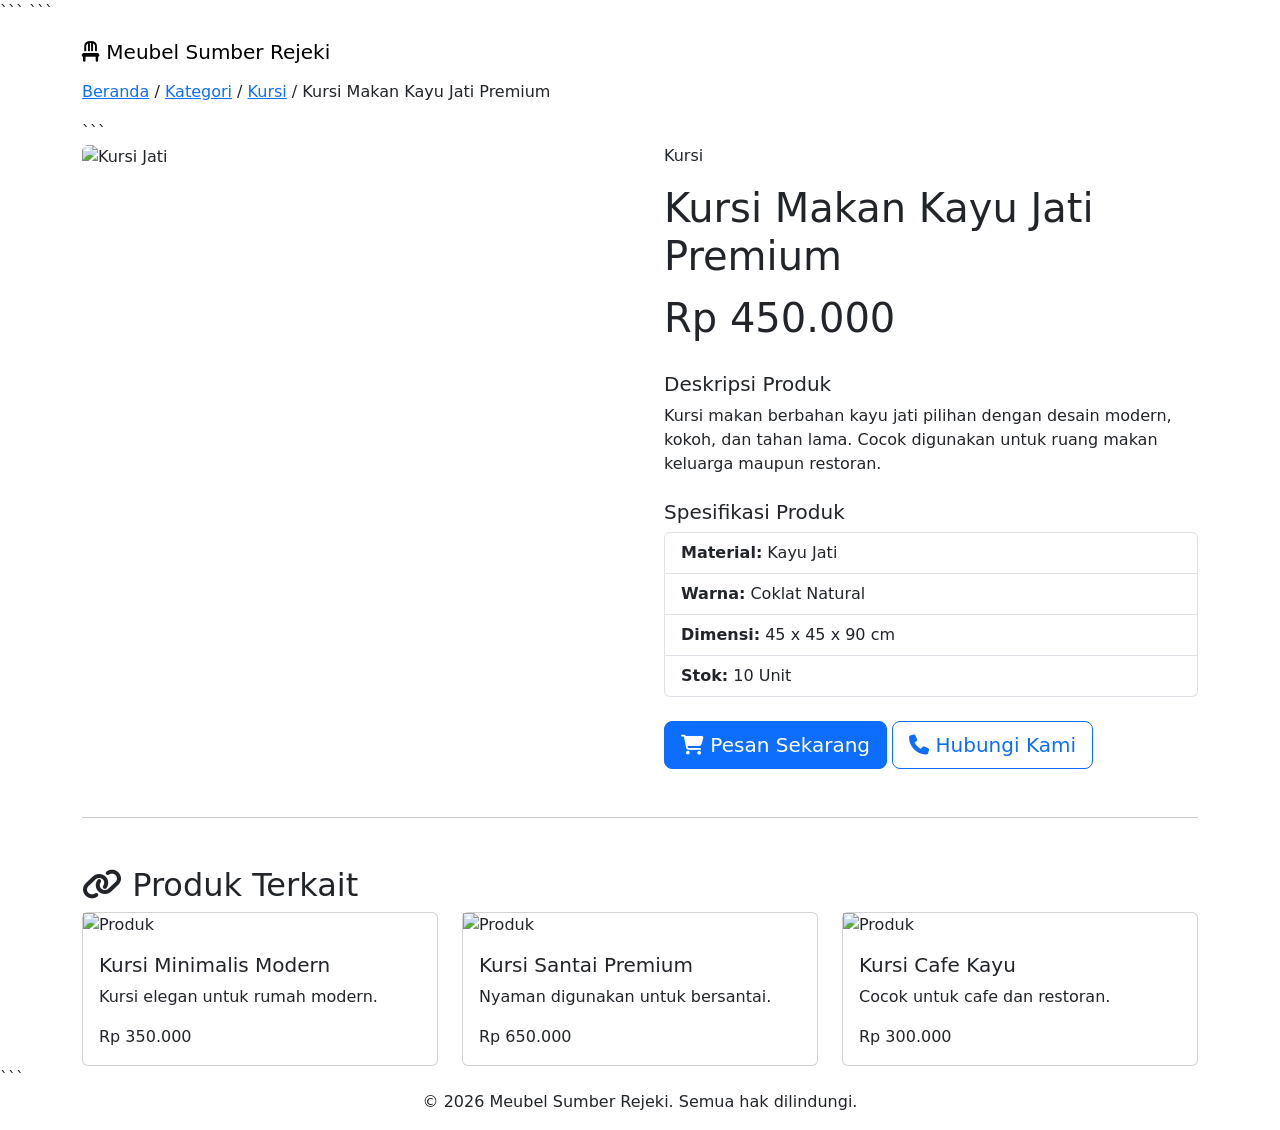
==== produk/produk.html @ 735f4b8a "Add files via upload" ====
<!DOCTYPE html>

<html lang="id">
<head>
    <meta charset="UTF-8">
    <meta name="viewport" content="width=device-width, initial-scale=1.0">
    <title>Kursi Makan Kayu Jati Premium - Meubel Sumber Rejeki</title>

```
<link href="https://cdn.jsdelivr.net/npm/bootstrap@5.3.0/dist/css/bootstrap.min.css" rel="stylesheet">
<link rel="stylesheet" href="https://cdnjs.cloudflare.com/ajax/libs/font-awesome/6.4.0/css/all.min.css">
<link rel="stylesheet" href="asset/css/style.css">
```

</head>
<body>

<nav class="navbar navbar-expand-lg navbar-light">
    <div class="container">
        <a class="navbar-brand" href="index.html">
            <i class="fas fa-chair"></i> Meubel Sumber Rejeki
        </a>
    </div>
</nav>

<div class="breadcrumb">
    <div class="container">
        <nav>
            <a href="index.html">Beranda</a> /
            <a href="kategori/kategori.html">Kategori</a> /
            <a href="kategori/kategori-detail.html">Kursi</a> /
            <span>Kursi Makan Kayu Jati Premium</span>
        </nav>
    </div>
</div>

<section>
    <div class="container">

```
    <div class="row g-5">

        <div class="col-lg-6">
            <img src="asset/images/kursi-jati.jpg"
                 alt="Kursi Jati"
                 class="img-fluid rounded"
                 style="width:100%; max-height:600px; object-fit:cover;">
        </div>

        <div class="col-lg-6">

            <div class="mb-3">
                <span class="category-badge">Kursi</span>

                <span class="badge ms-2">
                    <i class="fas fa-star"></i>
                    Produk Unggulan
                </span>
            </div>

            <h1 style="color: var(--primary);">
                Kursi Makan Kayu Jati Premium
            </h1>

            <div class="product-price mb-4" style="font-size:2.5rem;">
                Rp 450.000
            </div>

            <h5>Deskripsi Produk</h5>

            <p>
                Kursi makan berbahan kayu jati pilihan dengan desain
                modern, kokoh, dan tahan lama. Cocok digunakan untuk
                ruang makan keluarga maupun restoran.
            </p>

            <h5 class="mt-4">Spesifikasi Produk</h5>

            <ul class="list-group mb-4">
                <li class="list-group-item">
                    <strong>Material:</strong> Kayu Jati
                </li>

                <li class="list-group-item">
                    <strong>Warna:</strong> Coklat Natural
                </li>

                <li class="list-group-item">
                    <strong>Dimensi:</strong> 45 x 45 x 90 cm
                </li>

                <li class="list-group-item">
                    <strong>Stok:</strong> 10 Unit
                </li>
            </ul>

            <button class="btn btn-primary btn-lg">
                <i class="fas fa-shopping-cart"></i>
                Pesan Sekarang
            </button>

            <button class="btn btn-outline-primary btn-lg">
                <i class="fas fa-phone"></i>
                Hubungi Kami
            </button>

        </div>

    </div>

    <hr class="my-5">

    <h2>
        <i class="fas fa-link"></i>
        Produk Terkait
    </h2>

    <div class="row g-4">

        <div class="col-md-4">
            <div class="card">

                <img src="asset/images/kursi.jpg"
                     alt="Produk">

                <div class="card-body">

                    <h5 class="card-title">
                        Kursi Minimalis Modern
                    </h5>

                    <p class="card-text">
                        Kursi elegan untuk rumah modern.
                    </p>

                    <span class="product-price">
                        Rp 350.000
                    </span>

                </div>

            </div>
        </div>

        <div class="col-md-4">
            <div class="card">

                <img src="asset/images/kursi-jati.jpg"
                     alt="Produk">

                <div class="card-body">

                    <h5 class="card-title">
                        Kursi Santai Premium
                    </h5>

                    <p class="card-text">
                        Nyaman digunakan untuk bersantai.
                    </p>

                    <span class="product-price">
                        Rp 650.000
                    </span>

                </div>

            </div>
        </div>

        <div class="col-md-4">
            <div class="card">

                <img src="asset/images/kursi.jpg"
                     alt="Produk">

                <div class="card-body">

                    <h5 class="card-title">
                        Kursi Cafe Kayu
                    </h5>

                    <p class="card-text">
                        Cocok untuk cafe dan restoran.
                    </p>

                    <span class="product-price">
                        Rp 300.000
                    </span>

                </div>

            </div>
        </div>

    </div>

</div>
```

</section>

<footer>
    <div class="container text-center">
        <p>&copy; 2026 Meubel Sumber Rejeki. Semua hak dilindungi.</p>
    </div>
</footer>

<script src="https://cdn.jsdelivr.net/npm/bootstrap@5.3.0/dist/js/bootstrap.bundle.min.js"></script>

</body>
</html>
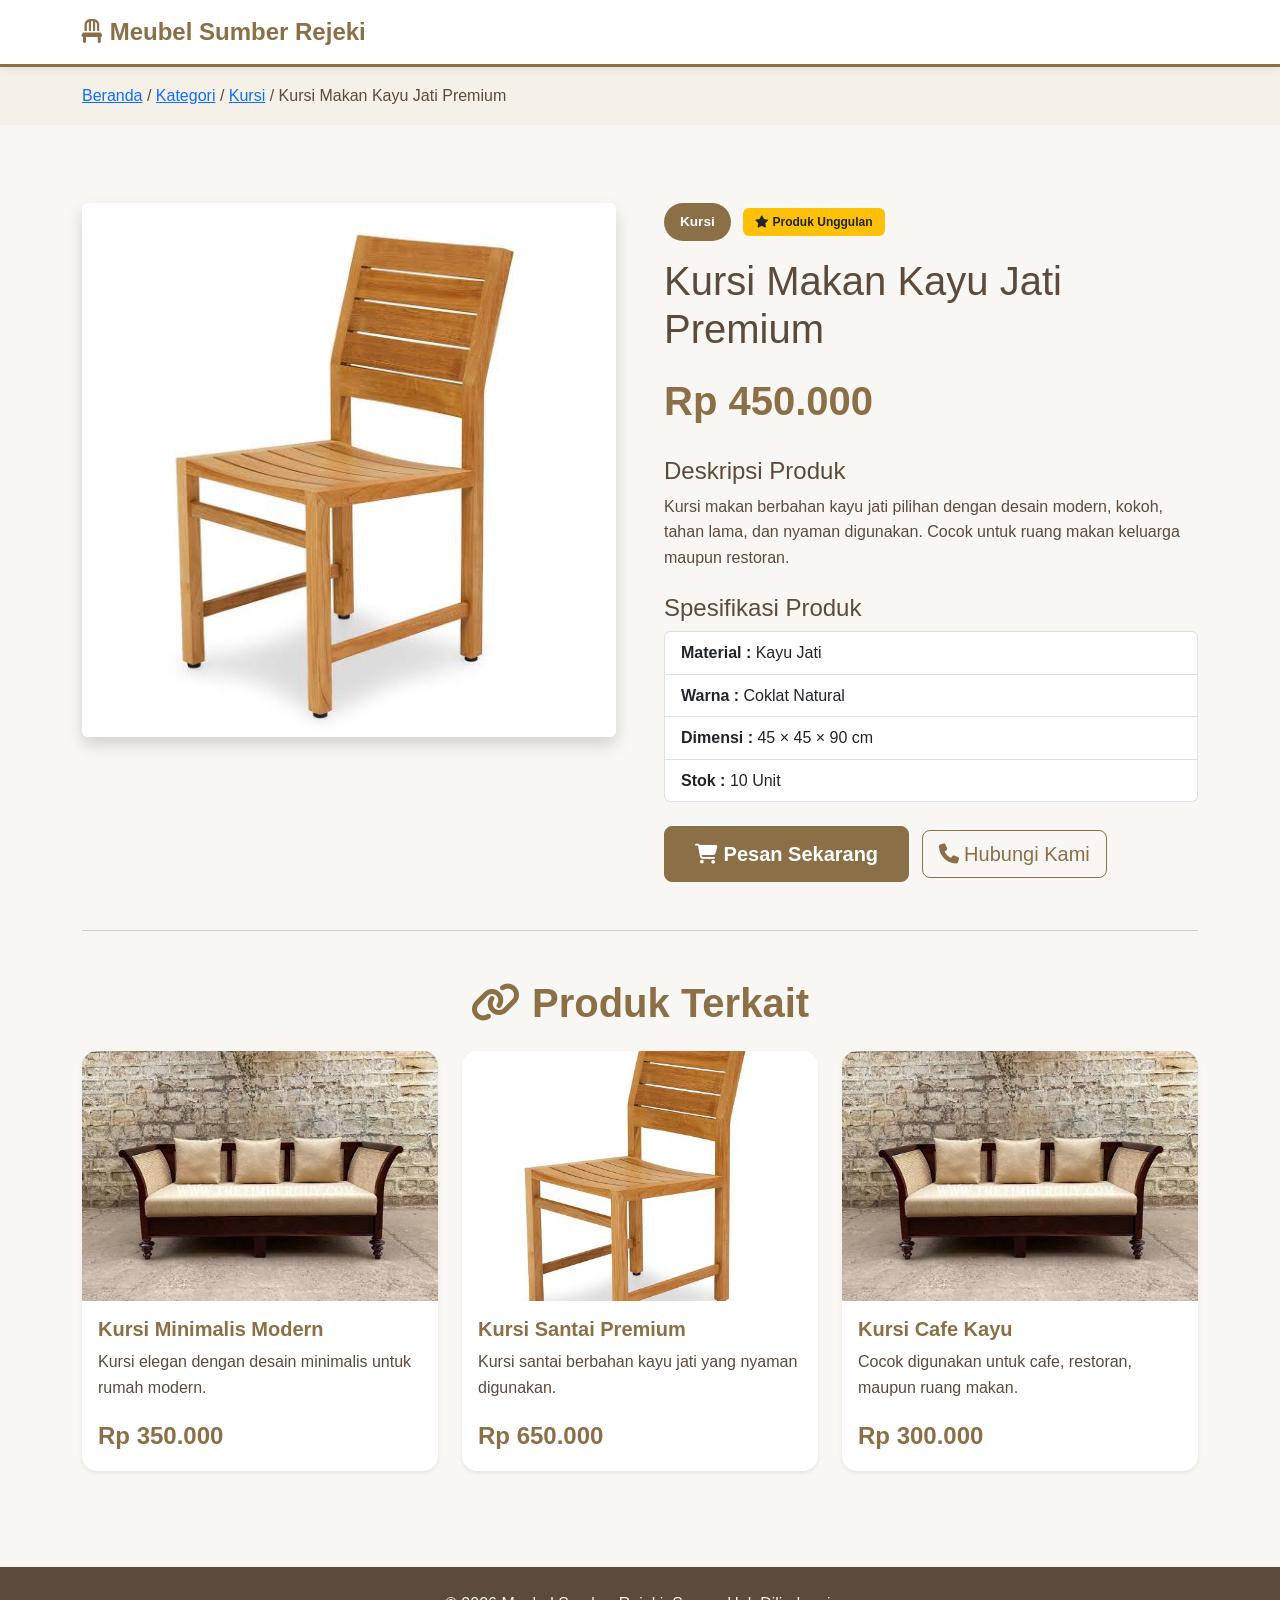
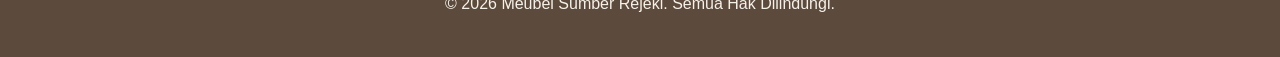
==== commit 8adcb6ae: "Update produk.html" ====
--- a/produk/produk.html
+++ b/produk/produk.html
@@ -1,211 +1,223 @@
 <!DOCTYPE html>
-
 <html lang="id">
 <head>
     <meta charset="UTF-8">
     <meta name="viewport" content="width=device-width, initial-scale=1.0">
     <title>Kursi Makan Kayu Jati Premium - Meubel Sumber Rejeki</title>
 
-```
-<link href="https://cdn.jsdelivr.net/npm/bootstrap@5.3.0/dist/css/bootstrap.min.css" rel="stylesheet">
-<link rel="stylesheet" href="https://cdnjs.cloudflare.com/ajax/libs/font-awesome/6.4.0/css/all.min.css">
-<link rel="stylesheet" href="asset/css/style.css">
-```
-
+    <link href="https://cdn.jsdelivr.net/npm/bootstrap@5.3.0/dist/css/bootstrap.min.css" rel="stylesheet">
+    <link rel="stylesheet" href="https://cdnjs.cloudflare.com/ajax/libs/font-awesome/6.4.0/css/all.min.css">
+    <link rel="stylesheet" href="../asset/css/style.css">
 </head>
+
 <body>
 
-<nav class="navbar navbar-expand-lg navbar-light">
-    <div class="container">
-        <a class="navbar-brand" href="index.html">
-            <i class="fas fa-chair"></i> Meubel Sumber Rejeki
-        </a>
+    <!-- Navbar -->
+    <nav class="navbar navbar-expand-lg navbar-light">
+        <div class="container">
+            <a class="navbar-brand" href="../index.html">
+                <i class="fas fa-chair"></i> Meubel Sumber Rejeki
+            </a>
+        </div>
+    </nav>
+
+    <!-- Breadcrumb -->
+    <div class="breadcrumb py-3">
+        <div class="container">
+            <nav>
+                <a href="../index.html">Beranda</a> /
+                <a href="../kategori/kategori.html">Kategori</a> /
+                <a href="../kategori/kategori_detail.html">Kursi</a> /
+                <span>Kursi Makan Kayu Jati Premium</span>
+            </nav>
+        </div>
     </div>
-</nav>
-
-<div class="breadcrumb">
-    <div class="container">
-        <nav>
-            <a href="index.html">Beranda</a> /
-            <a href="kategori/kategori.html">Kategori</a> /
-            <a href="kategori/kategori-detail.html">Kursi</a> /
-            <span>Kursi Makan Kayu Jati Premium</span>
-        </nav>
-    </div>
-</div>
-
-<section>
-    <div class="container">
-
-```
-    <div class="row g-5">
-
-        <div class="col-lg-6">
-            <img src="asset/images/kursi-jati.jpg"
-                 alt="Kursi Jati"
-                 class="img-fluid rounded"
-                 style="width:100%; max-height:600px; object-fit:cover;">
-        </div>
-
-        <div class="col-lg-6">
-
-            <div class="mb-3">
-                <span class="category-badge">Kursi</span>
-
-                <span class="badge ms-2">
-                    <i class="fas fa-star"></i>
-                    Produk Unggulan
-                </span>
+
+    <!-- Detail Produk -->
+    <section class="py-5">
+        <div class="container">
+
+            <div class="row g-5">
+
+                <!-- Gambar Produk -->
+                <div class="col-lg-6">
+                    <img src="../asset/images/kursi-jati.jpg"
+                        alt="Kursi Jati"
+                        class="img-fluid rounded shadow"
+                        style="width:100%; max-height:600px; object-fit:cover;">
+                </div>
+
+                <!-- Informasi Produk -->
+                <div class="col-lg-6">
+
+                    <div class="mb-3">
+                        <span class="category-badge">Kursi</span>
+
+                        <span class="badge bg-warning text-dark ms-2">
+                            <i class="fas fa-star"></i>
+                            Produk Unggulan
+                        </span>
+                    </div>
+
+                    <h1 class="mb-3">
+                        Kursi Makan Kayu Jati Premium
+                    </h1>
+
+                    <div class="product-price mb-4" style="font-size:2.5rem;">
+                        Rp 450.000
+                    </div>
+
+                    <h4>Deskripsi Produk</h4>
+
+                    <p>
+                        Kursi makan berbahan kayu jati pilihan dengan desain modern,
+                        kokoh, tahan lama, dan nyaman digunakan. Cocok untuk ruang
+                        makan keluarga maupun restoran.
+                    </p>
+
+                    <h4 class="mt-4">Spesifikasi Produk</h4>
+
+                    <ul class="list-group mb-4">
+
+                        <li class="list-group-item">
+                            <strong>Material :</strong> Kayu Jati
+                        </li>
+
+                        <li class="list-group-item">
+                            <strong>Warna :</strong> Coklat Natural
+                        </li>
+
+                        <li class="list-group-item">
+                            <strong>Dimensi :</strong> 45 × 45 × 90 cm
+                        </li>
+
+                        <li class="list-group-item">
+                            <strong>Stok :</strong> 10 Unit
+                        </li>
+
+                    </ul>
+
+                    <button class="btn btn-primary btn-lg me-2">
+                        <i class="fas fa-shopping-cart"></i>
+                        Pesan Sekarang
+                    </button>
+
+                    <button class="btn btn-outline-primary btn-lg">
+                        <i class="fas fa-phone"></i>
+                        Hubungi Kami
+                    </button>
+
+                </div>
+
             </div>
 
-            <h1 style="color: var(--primary);">
-                Kursi Makan Kayu Jati Premium
-            </h1>
-
-            <div class="product-price mb-4" style="font-size:2.5rem;">
-                Rp 450.000
+            <hr class="my-5">
+
+            <!-- Produk Terkait -->
+            <h2 class="mb-4">
+                <i class="fas fa-link"></i>
+                Produk Terkait
+            </h2>
+
+            <div class="row g-4">
+
+                <div class="col-md-4">
+
+                    <div class="card h-100 shadow-sm">
+
+                        <img src="../asset/images/kursi.jpg"
+                            class="card-img-top"
+                            alt="Kursi Minimalis">
+
+                        <div class="card-body">
+
+                            <h5 class="card-title">
+                                Kursi Minimalis Modern
+                            </h5>
+
+                            <p class="card-text">
+                                Kursi elegan dengan desain minimalis untuk rumah modern.
+                            </p>
+
+                            <span class="product-price">
+                                Rp 350.000
+                            </span>
+
+                        </div>
+
+                    </div>
+
+                </div>
+
+                <div class="col-md-4">
+
+                    <div class="card h-100 shadow-sm">
+
+                        <img src="../asset/images/kursi-jati.jpg"
+                            class="card-img-top"
+                            alt="Kursi Santai">
+
+                        <div class="card-body">
+
+                            <h5 class="card-title">
+                                Kursi Santai Premium
+                            </h5>
+
+                            <p class="card-text">
+                                Kursi santai berbahan kayu jati yang nyaman digunakan.
+                            </p>
+
+                            <span class="product-price">
+                                Rp 650.000
+                            </span>
+
+                        </div>
+
+                    </div>
+
+                </div>
+
+                <div class="col-md-4">
+
+                    <div class="card h-100 shadow-sm">
+
+                        <img src="../asset/images/kursi.jpg"
+                            class="card-img-top"
+                            alt="Kursi Cafe">
+
+                        <div class="card-body">
+
+                            <h5 class="card-title">
+                                Kursi Cafe Kayu
+                            </h5>
+
+                            <p class="card-text">
+                                Cocok digunakan untuk cafe, restoran, maupun ruang makan.
+                            </p>
+
+                            <span class="product-price">
+                                Rp 300.000
+                            </span>
+
+                        </div>
+
+                    </div>
+
+                </div>
+
             </div>
 
-            <h5>Deskripsi Produk</h5>
-
-            <p>
-                Kursi makan berbahan kayu jati pilihan dengan desain
-                modern, kokoh, dan tahan lama. Cocok digunakan untuk
-                ruang makan keluarga maupun restoran.
-            </p>
-
-            <h5 class="mt-4">Spesifikasi Produk</h5>
-
-            <ul class="list-group mb-4">
-                <li class="list-group-item">
-                    <strong>Material:</strong> Kayu Jati
-                </li>
-
-                <li class="list-group-item">
-                    <strong>Warna:</strong> Coklat Natural
-                </li>
-
-                <li class="list-group-item">
-                    <strong>Dimensi:</strong> 45 x 45 x 90 cm
-                </li>
-
-                <li class="list-group-item">
-                    <strong>Stok:</strong> 10 Unit
-                </li>
-            </ul>
-
-            <button class="btn btn-primary btn-lg">
-                <i class="fas fa-shopping-cart"></i>
-                Pesan Sekarang
-            </button>
-
-            <button class="btn btn-outline-primary btn-lg">
-                <i class="fas fa-phone"></i>
-                Hubungi Kami
-            </button>
-
-        </div>
-
-    </div>
-
-    <hr class="my-5">
-
-    <h2>
-        <i class="fas fa-link"></i>
-        Produk Terkait
-    </h2>
-
-    <div class="row g-4">
-
-        <div class="col-md-4">
-            <div class="card">
-
-                <img src="asset/images/kursi.jpg"
-                     alt="Produk">
-
-                <div class="card-body">
-
-                    <h5 class="card-title">
-                        Kursi Minimalis Modern
-                    </h5>
-
-                    <p class="card-text">
-                        Kursi elegan untuk rumah modern.
-                    </p>
-
-                    <span class="product-price">
-                        Rp 350.000
-                    </span>
-
-                </div>
-
-            </div>
-        </div>
-
-        <div class="col-md-4">
-            <div class="card">
-
-                <img src="asset/images/kursi-jati.jpg"
-                     alt="Produk">
-
-                <div class="card-body">
-
-                    <h5 class="card-title">
-                        Kursi Santai Premium
-                    </h5>
-
-                    <p class="card-text">
-                        Nyaman digunakan untuk bersantai.
-                    </p>
-
-                    <span class="product-price">
-                        Rp 650.000
-                    </span>
-
-                </div>
-
-            </div>
-        </div>
-
-        <div class="col-md-4">
-            <div class="card">
-
-                <img src="asset/images/kursi.jpg"
-                     alt="Produk">
-
-                <div class="card-body">
-
-                    <h5 class="card-title">
-                        Kursi Cafe Kayu
-                    </h5>
-
-                    <p class="card-text">
-                        Cocok untuk cafe dan restoran.
-                    </p>
-
-                    <span class="product-price">
-                        Rp 300.000
-                    </span>
-
-                </div>
-
-            </div>
-        </div>
-
-    </div>
-
-</div>
-```
-
-</section>
-
-<footer>
-    <div class="container text-center">
-        <p>&copy; 2026 Meubel Sumber Rejeki. Semua hak dilindungi.</p>
-    </div>
-</footer>
-
-<script src="https://cdn.jsdelivr.net/npm/bootstrap@5.3.0/dist/js/bootstrap.bundle.min.js"></script>
+        </div>
+    </section>
+
+    <!-- Footer -->
+    <footer class="py-4 mt-5">
+        <div class="container text-center">
+            <p>&copy; 2026 Meubel Sumber Rejeki. Semua Hak Dilindungi.</p>
+        </div>
+    </footer>
+
+    <script src="https://cdn.jsdelivr.net/npm/bootstrap@5.3.0/dist/js/bootstrap.bundle.min.js"></script>
 
 </body>
 </html>
--- a/asset/css/style.css
+++ b/asset/css/style.css
@@ -0,0 +1,232 @@
+:root {
+    --primary: #8B6F47;
+    --secondary: #F5F1E8;
+    --accent: #FFFFFF;
+    --dark: #5C4A3D;
+    --light: #F9F7F4;
+}
+
+* {
+    margin: 0;
+    padding: 0;
+    box-sizing: border-box;
+}
+
+body {
+    font-family: 'Segoe UI', Tahoma, Geneva, Verdana, sans-serif;
+    background-color: var(--light);
+    color: var(--dark);
+    line-height: 1.6;
+}
+
+/* Navbar Styling */
+.navbar {
+    background-color: var(--accent);
+    box-shadow: 0 2px 8px rgba(92, 74, 61, 0.1);
+    border-bottom: 3px solid var(--primary);
+}
+
+.navbar-brand {
+    font-weight: 700;
+    font-size: 1.5rem;
+    color: var(--primary) !important;
+}
+
+.nav-link {
+    color: var(--dark) !important;
+    font-weight: 500;
+    transition: all 0.3s ease;
+    margin: 0 8px;
+}
+
+.nav-link:hover {
+    color: var(--primary) !important;
+    text-decoration: underline;
+}
+
+/* Hero Section */
+.hero {
+    background: linear-gradient(135deg, var(--secondary) 0%, var(--light) 100%);
+    padding: 80px 0;
+    border-bottom: 5px solid var(--primary);
+}
+
+.hero h1 {
+    color: var(--primary);
+    font-weight: 800;
+    margin-bottom: 20px;
+    font-size: 3rem;
+}
+
+.hero p {
+    color: var(--dark);
+    font-size: 1.2rem;
+    margin-bottom: 30px;
+}
+
+/* Button */
+.btn-primary {
+    background-color: var(--primary);
+    border-color: var(--primary);
+    padding: 12px 30px;
+    font-weight: 600;
+    transition: all 0.3s ease;
+}
+
+.btn-primary:hover {
+    background-color: var(--dark);
+    border-color: var(--dark);
+    transform: translateY(-2px);
+}
+
+.btn-outline-primary {
+    color: var(--primary);
+    border-color: var(--primary);
+}
+
+.btn-outline-primary:hover {
+    background-color: var(--primary);
+    border-color: var(--primary);
+}
+
+/* Card Styling */
+.card {
+    border: none;
+    border-radius: 15px;
+    box-shadow: 0 4px 15px rgba(92, 74, 61, 0.1);
+    transition: all 0.3s ease;
+    background-color: var(--accent);
+    height: 100%;
+}
+
+.card:hover {
+    transform: translateY(-8px);
+    box-shadow: 0 8px 25px rgba(92, 74, 61, 0.15);
+}
+
+.card-title {
+    color: var(--primary);
+    font-weight: 700;
+}
+
+.card-text {
+    color: var(--dark);
+}
+
+.card img {
+    border-radius: 15px 15px 0 0;
+    height: 250px;
+    object-fit: cover;
+}
+
+.product-price {
+    font-size: 1.5rem;
+    color: var(--primary);
+    font-weight: 800;
+}
+
+/* Section Styling */
+section {
+    padding: 60px 0;
+}
+
+section h2 {
+    color: var(--primary);
+    font-weight: 800;
+    margin-bottom: 40px;
+    text-align: center;
+    font-size: 2.5rem;
+}
+
+.section-subtitle {
+    color: var(--dark);
+    text-align: center;
+    margin-bottom: 50px;
+    font-size: 1.1rem;
+}
+
+/* Footer */
+footer {
+    background-color: var(--dark);
+    color: var(--secondary);
+    padding: 40px 0;
+    margin-top: 80px;
+}
+
+footer h5 {
+    color: var(--secondary);
+    font-weight: 700;
+    margin-bottom: 15px;
+}
+
+footer a {
+    color: var(--secondary);
+    text-decoration: none;
+    transition: all 0.3s ease;
+}
+
+footer a:hover {
+    color: var(--primary);
+}
+
+.footer-divider {
+    border-top: 1px solid rgba(245, 241, 232, 0.2);
+    margin-top: 30px;
+    padding-top: 30px;
+}
+
+/* Breadcrumb */
+.breadcrumb {
+    background-color: var(--secondary);
+    padding: 15px 0;
+    margin-bottom: 30px;
+}
+
+.breadcrumb-item a {
+    color: var(--primary);
+    text-decoration: none;
+}
+
+.breadcrumb-item.active {
+    color: var(--dark);
+}
+
+/* Category Badge */
+.category-badge {
+    display: inline-block;
+    background-color: var(--primary);
+    color: var(--accent);
+    padding: 8px 16px;
+    border-radius: 20px;
+    font-weight: 600;
+    font-size: 0.85rem;
+}
+
+/* Pagination */
+.pagination .page-link {
+    color: var(--primary);
+    border-color: var(--primary);
+}
+
+.pagination .page-link:hover {
+    background-color: var(--primary);
+    border-color: var(--primary);
+    color: var(--accent);
+}
+
+.pagination .page-item.active .page-link {
+    background-color: var(--primary);
+    border-color: var(--primary);
+}
+
+/* Badge */
+.badge {
+    background-color: var(--primary);
+    padding: 8px 12px;
+    font-weight: 600;
+}
+
+.badge-secondary {
+    background-color: var(--secondary);
+    color: var(--primary);
+}
